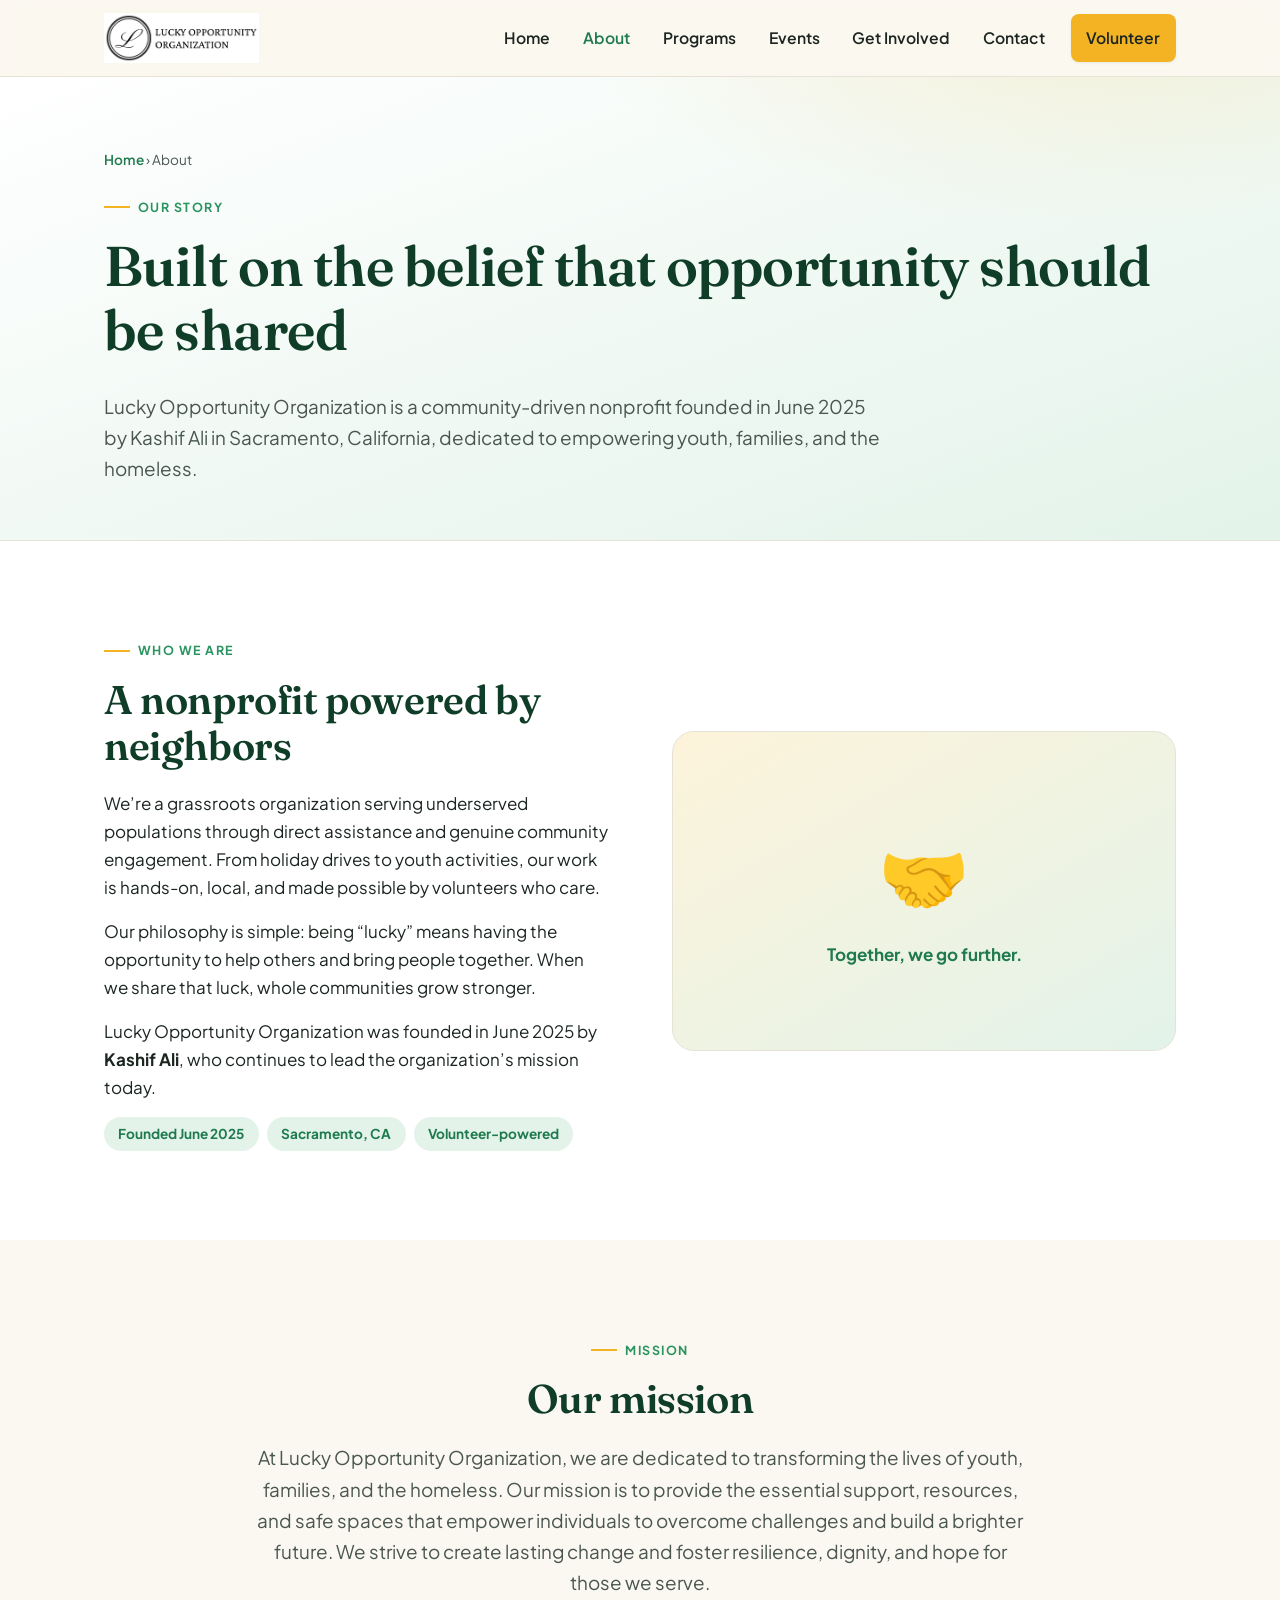
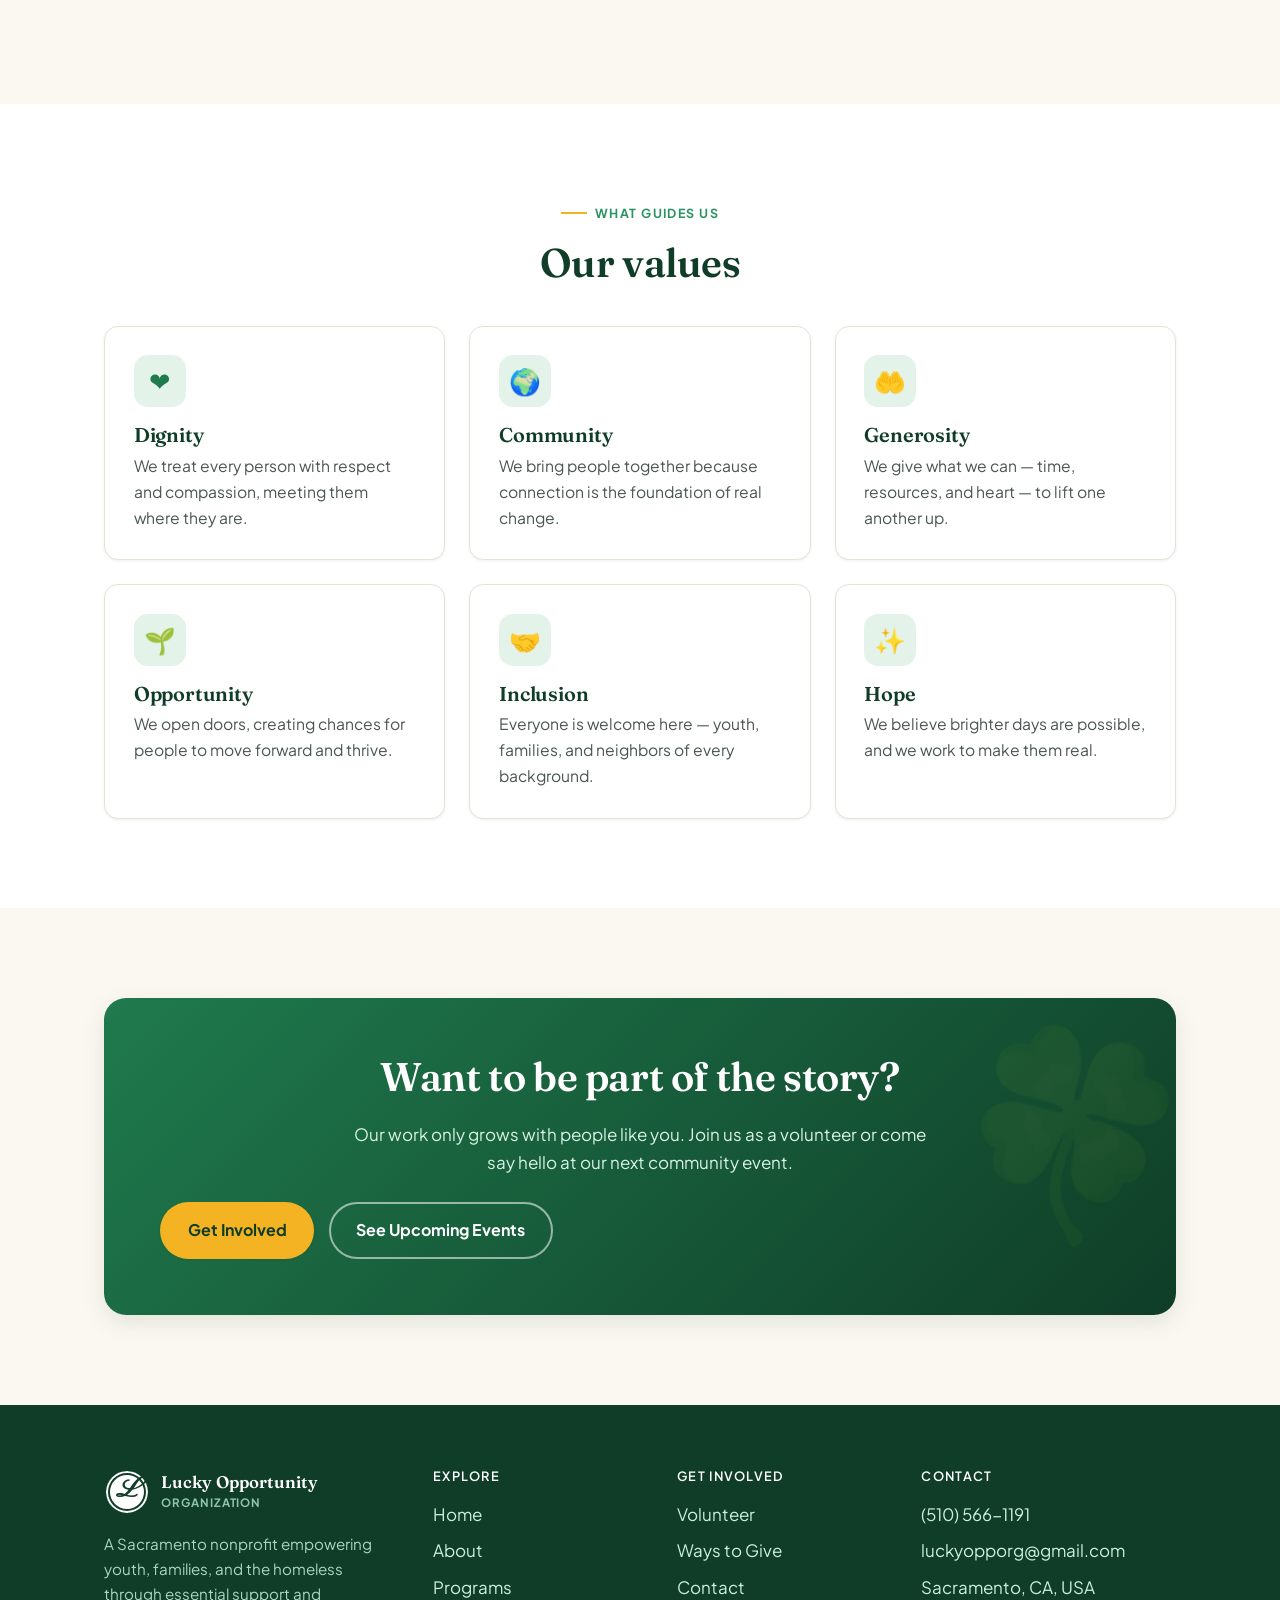
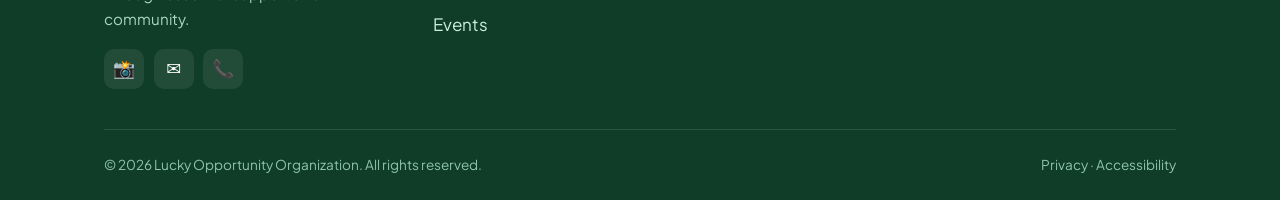
==== about.html @ 6090bc9c "Initial commit" ====
<!DOCTYPE html>
<html lang="en">
<head>
  <meta charset="UTF-8" />
  <meta name="viewport" content="width=device-width, initial-scale=1.0" />
  <title>About Us | Lucky Opportunity Organization</title>
  <meta name="description" content="Learn about Lucky Opportunity Organization — a community-driven Sacramento nonprofit founded in June 2025 by Kashif Ali to empower youth, families, and the homeless." />
  <link rel="canonical" href="https://www.luckyopportunityorganization.org/about.html" />
  <meta name="theme-color" content="#0f3d27" />
  <link rel="icon" href="data:image/svg+xml,%3Csvg xmlns='http://www.w3.org/2000/svg' viewBox='0 0 100 100'%3E%3Crect width='100' height='100' rx='22' fill='%231f7a4d'/%3E%3Ctext x='50' y='70' font-size='66' text-anchor='middle' fill='%23fbd97a' font-family='Georgia,serif' font-style='italic'%3EL%3C/text%3E%3C/svg%3E" />
  <link rel="preconnect" href="https://fonts.googleapis.com" />
  <link rel="preconnect" href="https://fonts.gstatic.com" crossorigin />
  <link href="https://fonts.googleapis.com/css2?family=Pinyon+Script&family=Fraunces:opsz,wght@9..144,500;9..144,600&family=Plus+Jakarta+Sans:wght@400;500;600;700;800&display=swap" rel="stylesheet" />
  <link rel="stylesheet" href="css/styles.css" />
</head>
<body>
  <a class="skip-link" href="#main">Skip to content</a>

  <header class="site-header">
    <div class="wrap nav">
      <a class="brand" href="/" aria-label="Lucky Opportunity Organization home">
        <img class="brand-logo" src="assets/logo.png" alt="Lucky Opportunity Organization" width="695" height="224" />
      </a>
      <button class="nav-toggle" aria-label="Toggle menu" aria-expanded="false" aria-controls="nav-links"><span></span></button>
      <ul class="nav-links" id="nav-links">
        <li><a href="/">Home</a></li>
        <li><a href="about.html">About</a></li>
        <li><a href="programs.html">Programs</a></li>
        <li><a href="events.html">Events</a></li>
        <li><a href="get-involved.html">Get Involved</a></li>
        <li><a href="contact.html">Contact</a></li>
        <li class="nav-cta"><a class="btn btn--primary" href="get-involved.html">Volunteer</a></li>
      </ul>
    </div>
  </header>

  <main id="main">
    <section class="page-hero">
      <div class="wrap">
        <nav class="crumbs" aria-label="Breadcrumb"><a href="/">Home</a> &rsaquo; About</nav>
        <span class="eyebrow">Our Story</span>
        <h1>Built on the belief that opportunity should be shared</h1>
        <p class="lead">Lucky Opportunity Organization is a community-driven nonprofit founded in June 2025 by Kashif Ali in Sacramento, California, dedicated to empowering youth, families, and the homeless.</p>
      </div>
    </section>

    <section class="section section--paper">
      <div class="wrap split">
        <div>
          <span class="eyebrow">Who We Are</span>
          <h2>A nonprofit powered by neighbors</h2>
          <p>We&rsquo;re a grassroots organization serving underserved populations through direct assistance and genuine community engagement. From holiday drives to youth activities, our work is hands-on, local, and made possible by volunteers who care.</p>
          <p>Our philosophy is simple: being &ldquo;lucky&rdquo; means having the opportunity to help others and bring people together. When we share that luck, whole communities grow stronger.</p>
          <p>Lucky Opportunity Organization was founded in June 2025 by <strong>Kashif Ali</strong>, who continues to lead the organization&rsquo;s mission today.</p>
          <div class="tag-row">
            <span class="tag">Founded June 2025</span>
            <span class="tag">Sacramento, CA</span>
            <span class="tag">Volunteer-powered</span>
          </div>
        </div>
        <div class="split-media" aria-hidden="true">
          <div><div class="emoji">🤝</div><p style="margin:.5rem 0 0;font-weight:700;">Together, we go further.</p></div>
        </div>
      </div>
    </section>

    <section class="section section--cream">
      <div class="wrap center">
        <span class="eyebrow">Mission</span>
        <h2>Our mission</h2>
        <p class="lead">At Lucky Opportunity Organization, we are dedicated to transforming the lives of youth, families, and the homeless. Our mission is to provide the essential support, resources, and safe spaces that empower individuals to overcome challenges and build a brighter future. We strive to create lasting change and foster resilience, dignity, and hope for those we serve.</p>
      </div>
    </section>

    <section class="section section--paper">
      <div class="wrap">
        <div class="center">
          <span class="eyebrow">What Guides Us</span>
          <h2>Our values</h2>
        </div>
        <div class="grid grid-3" style="margin-top:2.5rem;">
          <article class="card">
            <div class="ico" aria-hidden="true">❤️</div>
            <h3>Dignity</h3>
            <p>We treat every person with respect and compassion, meeting them where they are.</p>
          </article>
          <article class="card">
            <div class="ico" aria-hidden="true">🌍</div>
            <h3>Community</h3>
            <p>We bring people together because connection is the foundation of real change.</p>
          </article>
          <article class="card">
            <div class="ico" aria-hidden="true">🤲</div>
            <h3>Generosity</h3>
            <p>We give what we can &mdash; time, resources, and heart &mdash; to lift one another up.</p>
          </article>
          <article class="card">
            <div class="ico" aria-hidden="true">🌱</div>
            <h3>Opportunity</h3>
            <p>We open doors, creating chances for people to move forward and thrive.</p>
          </article>
          <article class="card">
            <div class="ico" aria-hidden="true">🤝</div>
            <h3>Inclusion</h3>
            <p>Everyone is welcome here &mdash; youth, families, and neighbors of every background.</p>
          </article>
          <article class="card">
            <div class="ico" aria-hidden="true">✨</div>
            <h3>Hope</h3>
            <p>We believe brighter days are possible, and we work to make them real.</p>
          </article>
        </div>
      </div>
    </section>

    <section class="section section--cream">
      <div class="wrap">
        <div class="cta-band">
          <h2>Want to be part of the story?</h2>
          <p>Our work only grows with people like you. Join us as a volunteer or come say hello at our next community event.</p>
          <div class="btn-row center">
            <a class="btn btn--primary" href="get-involved.html">Get Involved</a>
            <a class="btn btn--ghost" href="events.html">See Upcoming Events</a>
          </div>
        </div>
      </div>
    </section>
  </main>

  <footer class="site-footer">
    <div class="wrap">
      <div class="footer-grid">
        <div class="footer-about">
          <a class="brand" href="/" aria-label="Lucky Opportunity Organization home">
            <span class="brand-badge" aria-hidden="true">L</span>
            <span class="brand-name"><b>Lucky Opportunity</b><span>Organization</span></span>
          </a>
          <p style="margin-top:1rem;">A Sacramento nonprofit empowering youth, families, and the homeless through essential support and community.</p>
          <div class="social">
            <a href="https://www.instagram.com/lucky_opportunity_organization" target="_blank" rel="noopener" aria-label="Instagram">📸</a>
            <a href="mailto:luckyopporg@gmail.com" aria-label="Email">✉️</a>
            <a href="tel:+15105661191" aria-label="Phone">📞</a>
          </div>
        </div>
        <div>
          <h4>Explore</h4>
          <ul>
            <li><a href="/">Home</a></li>
            <li><a href="about.html">About</a></li>
            <li><a href="programs.html">Programs</a></li>
            <li><a href="events.html">Events</a></li>
          </ul>
        </div>
        <div>
          <h4>Get Involved</h4>
          <ul>
            <li><a href="get-involved.html">Volunteer</a></li>
            <li><a href="get-involved.html#donate">Ways to Give</a></li>
            <li><a href="contact.html">Contact</a></li>
          </ul>
        </div>
        <div>
          <h4>Contact</h4>
          <ul>
            <li><a href="tel:+15105661191">(510) 566-1191</a></li>
            <li><a href="mailto:luckyopporg@gmail.com">luckyopporg@gmail.com</a></li>
            <li>Sacramento, CA, USA</li>
          </ul>
        </div>
      </div>
      <div class="footer-bottom">
        <span>&copy; <span data-year>2026</span> Lucky Opportunity Organization. All rights reserved.</span>
        <span><a href="privacy.html">Privacy</a> · <a href="accessibility.html">Accessibility</a></span>
      </div>
    </div>
  </footer>

  <script src="js/main.js"></script>
</body>
</html>
---- css/styles.css ----
/* ==========================================================================
   Lucky Opportunity Organization — Design System
   Palette: clover green + lucky gold on warm cream
   ========================================================================== */

:root {
  /* Brand colors */
  --green-900: #0f3d27;
  --green-700: #1f7a4d;
  --green-600: #2a9461;
  --green-500: #34a86f;
  --green-100: #e3f3ea;

  --gold-600: #d99a16;
  --gold-500: #f4b323;
  --gold-300: #fbd97a;
  --gold-100: #fdf3da;

  --cream: #fbf8f1;
  --paper: #ffffff;
  --ink: #1c2620;
  --ink-soft: #4a5650;
  --line: #e7e2d6;

  --shadow-sm: 0 1px 3px rgba(15, 61, 39, 0.08);
  --shadow-md: 0 8px 24px rgba(15, 61, 39, 0.10);
  --shadow-lg: 0 20px 50px rgba(15, 61, 39, 0.16);

  --radius: 14px;
  --radius-lg: 22px;
  --maxw: 1120px;
  --font: "Plus Jakarta Sans", system-ui, -apple-system, "Segoe UI", Roboto, sans-serif;
  --font-display: "Fraunces", Georgia, "Times New Roman", serif;
}

/* --------------------------------------------------------------------------
   Base / reset
   -------------------------------------------------------------------------- */
*, *::before, *::after { box-sizing: border-box; }

html { scroll-behavior: smooth; -webkit-text-size-adjust: 100%; }

body {
  margin: 0;
  font-family: var(--font);
  color: var(--ink);
  background: var(--cream);
  line-height: 1.65;
  font-size: 17px;
  -webkit-font-smoothing: antialiased;
}

img { max-width: 100%; display: block; }

a { color: var(--green-700); text-decoration: none; transition: color .15s ease; }
a:hover { color: var(--green-900); }

h1, h2, h3, h4 {
  font-family: var(--font-display);
  font-weight: 600;
  line-height: 1.15;
  color: var(--green-900);
  margin: 0 0 .5em;
  letter-spacing: -0.01em;
}
h1 { font-size: clamp(2.1rem, 5vw, 3.5rem); }
h2 { font-size: clamp(1.7rem, 3.6vw, 2.5rem); }
h3 { font-size: 1.25rem; }
p { margin: 0 0 1rem; }

:focus-visible {
  outline: 3px solid var(--gold-500);
  outline-offset: 2px;
  border-radius: 4px;
}

.skip-link {
  position: absolute;
  left: -999px;
  top: 0;
  background: var(--green-900);
  color: #fff;
  padding: .75rem 1.25rem;
  z-index: 200;
  border-radius: 0 0 8px 0;
}
.skip-link:focus { left: 0; color: #fff; }

/* --------------------------------------------------------------------------
   Layout helpers
   -------------------------------------------------------------------------- */
.wrap { width: 100%; max-width: var(--maxw); margin: 0 auto; padding: 0 1.5rem; }

.section { padding: clamp(3.5rem, 7vw, 6rem) 0; }
.section--tight { padding: clamp(2.5rem, 5vw, 4rem) 0; }
.section--green { background: var(--green-900); color: #eafff3; }
.section--green h2, .section--green h3 { color: #fff; }
.section--cream { background: var(--cream); }
.section--paper { background: var(--paper); }

.eyebrow {
  display: inline-flex;
  align-items: center;
  gap: .5rem;
  font-family: var(--font);
  font-weight: 700;
  font-size: .78rem;
  letter-spacing: .12em;
  text-transform: uppercase;
  color: var(--green-600);
  margin-bottom: 1rem;
}
.section--green .eyebrow { color: var(--gold-300); }
.eyebrow::before {
  content: "";
  width: 26px; height: 2px;
  background: var(--gold-500);
  display: inline-block;
}

.lead { font-size: 1.18rem; color: var(--ink-soft); max-width: 56ch; }
.center { text-align: center; }
.center .lead, .center .eyebrow { margin-left: auto; margin-right: auto; }
.center .eyebrow { display: inline-flex; }

/* --------------------------------------------------------------------------
   Buttons
   -------------------------------------------------------------------------- */
.btn {
  display: inline-flex;
  align-items: center;
  gap: .5rem;
  font-family: var(--font);
  font-weight: 700;
  font-size: 1rem;
  padding: .85rem 1.6rem;
  border-radius: 999px;
  border: 2px solid transparent;
  cursor: pointer;
  transition: transform .15s ease, box-shadow .15s ease, background .15s ease, color .15s ease;
  white-space: nowrap;
}
.btn:active { transform: translateY(1px); }
.btn--primary { background: var(--gold-500); color: var(--green-900); box-shadow: var(--shadow-sm); }
.btn--primary:hover { background: var(--gold-300); color: var(--green-900); box-shadow: var(--shadow-md); transform: translateY(-2px); }
.btn--green { background: var(--green-700); color: #fff; }
.btn--green:hover { background: var(--green-900); color: #fff; transform: translateY(-2px); }
.btn--ghost { background: transparent; border-color: rgba(255,255,255,.55); color: #fff; }
.btn--ghost:hover { background: rgba(255,255,255,.12); color: #fff; }
.btn--outline { background: transparent; border-color: var(--green-700); color: var(--green-700); }
.btn--outline:hover { background: var(--green-700); color: #fff; }
.btn-row { display: flex; flex-wrap: wrap; gap: .9rem; }
.center .btn-row { justify-content: center; }

/* --------------------------------------------------------------------------
   Header / nav
   -------------------------------------------------------------------------- */
.site-header {
  position: sticky;
  top: 0;
  z-index: 100;
  background: rgba(251, 248, 241, 0.88);
  backdrop-filter: saturate(140%) blur(10px);
  border-bottom: 1px solid var(--line);
}
.nav {
  display: flex;
  align-items: center;
  justify-content: space-between;
  gap: 1rem;
  height: 76px;
}
.brand { display: flex; align-items: center; gap: .7rem; font-weight: 800; }
.brand-badge {
  width: 46px; height: 46px;
  border-radius: 50%;
  background: #ffffff;
  color: var(--green-900);
  border: 2px solid var(--green-900);
  box-shadow: inset 0 0 0 2px #fff, inset 0 0 0 4px var(--green-900);
  display: grid; place-items: center;
  font-family: "Pinyon Script", "Snell Roundhand", "Apple Chancery", cursive;
  font-size: 1.85rem;
  line-height: 1;
  padding-bottom: 4px;
  flex: none;
}
.site-footer .brand-badge { background: #fff; color: var(--green-900); }

.hero-logo {
  display: block;
  width: 100%;
  max-width: 440px;
  height: auto;
  margin: 0 0 1.6rem;
}
.brand-name { line-height: 1.05; }
.brand-name b { display: block; font-family: var(--font-display); font-size: 1.05rem; color: var(--green-900); font-weight: 600; }
.brand-name span { font-size: .72rem; letter-spacing: .08em; text-transform: uppercase; color: var(--ink-soft); font-weight: 700; }

.nav-links { display: flex; align-items: center; gap: .35rem; list-style: none; margin: 0; padding: 0; }
.nav-links a {
  display: inline-block;
  padding: .55rem .85rem;
  border-radius: 8px;
  font-weight: 600;
  font-size: .98rem;
  color: var(--ink);
}
.nav-links a:hover { background: var(--green-100); color: var(--green-900); }
.nav-links a.active { color: var(--green-700); }
.nav-cta { margin-left: .4rem; }

.nav-toggle {
  display: none;
  background: none;
  border: 0;
  width: 44px; height: 44px;
  cursor: pointer;
  padding: 10px;
}
.nav-toggle span, .nav-toggle span::before, .nav-toggle span::after {
  content: "";
  display: block;
  height: 2px;
  background: var(--green-900);
  border-radius: 2px;
  transition: transform .25s ease, opacity .2s ease;
}
.nav-toggle span { position: relative; }
.nav-toggle span::before { position: absolute; top: -7px; left: 0; right: 0; }
.nav-toggle span::after { position: absolute; top: 7px; left: 0; right: 0; }
.nav-toggle[aria-expanded="true"] span { background: transparent; }
.nav-toggle[aria-expanded="true"] span::before { transform: translateY(7px) rotate(45deg); }
.nav-toggle[aria-expanded="true"] span::after { transform: translateY(-7px) rotate(-45deg); }

@media (max-width: 860px) {
  .nav-toggle { display: block; }
  .nav-links {
    position: absolute;
    top: 76px; left: 0; right: 0;
    flex-direction: column;
    align-items: stretch;
    gap: .25rem;
    background: var(--cream);
    border-bottom: 1px solid var(--line);
    padding: 1rem 1.5rem 1.5rem;
    box-shadow: var(--shadow-md);
    transform: translateY(-130%);
    transition: transform .28s ease;
    visibility: hidden;
  }
  .nav-links.open { transform: translateY(0); visibility: visible; }
  .nav-links a { padding: .8rem .75rem; font-size: 1.05rem; }
  .nav-cta { margin: .5rem 0 0; }
  .nav-cta .btn { width: 100%; justify-content: center; }
}

/* --------------------------------------------------------------------------
   Hero
   -------------------------------------------------------------------------- */
.hero {
  position: relative;
  background:
    radial-gradient(1200px 500px at 80% -10%, rgba(244,179,35,.18), transparent 60%),
    linear-gradient(160deg, #ffffff 0%, var(--cream) 55%, var(--green-100) 100%);
  overflow: hidden;
}
.hero-grid {
  display: grid;
  grid-template-columns: 1.05fr .95fr;
  gap: clamp(2rem, 5vw, 4rem);
  align-items: center;
  padding: clamp(3rem, 7vw, 5.5rem) 0 clamp(3.5rem, 7vw, 6rem);
}
.hero h1 { margin-bottom: 1rem; }
.hero .lead { margin-bottom: 1.8rem; }
.hero-badge {
  display: inline-flex; align-items: center; gap: .5rem;
  background: var(--paper);
  border: 1px solid var(--line);
  border-radius: 999px;
  padding: .4rem .9rem .4rem .5rem;
  font-size: .85rem; font-weight: 700; color: var(--green-700);
  box-shadow: var(--shadow-sm);
  margin-bottom: 1.5rem;
}
.hero-badge i {
  width: 22px; height: 22px; border-radius: 50%;
  background: var(--gold-100); color: var(--gold-600);
  display: grid; place-items: center; font-style: normal; font-size: .9rem;
}
.hero-art {
  position: relative;
  border-radius: var(--radius-lg);
  background: linear-gradient(150deg, var(--green-700), var(--green-900));
  color: #fff;
  padding: 2.2rem;
  box-shadow: var(--shadow-lg);
  min-height: 340px;
  display: flex; flex-direction: column; justify-content: space-between;
  overflow: hidden;
}
.hero-art::after {
  content: "";
  position: absolute; right: -60px; bottom: -60px;
  width: 220px; height: 220px; border-radius: 50%;
  background: radial-gradient(circle, rgba(244,179,35,.45), transparent 70%);
}
.hero-art .clover { font-size: 3rem; line-height: 1; }
.hero-art blockquote { font-family: var(--font-display); font-size: 1.4rem; line-height: 1.35; margin: 0; position: relative; z-index: 1; }
.hero-art cite { font-style: normal; font-size: .9rem; opacity: .85; font-family: var(--font); }

@media (max-width: 820px) {
  .hero-grid { grid-template-columns: 1fr; }
  .hero-art { min-height: 260px; }
}

/* --------------------------------------------------------------------------
   Stats strip
   -------------------------------------------------------------------------- */
.stats {
  display: grid;
  grid-template-columns: repeat(4, 1fr);
  gap: 1.5rem;
  text-align: center;
}
.stat b {
  display: block;
  font-family: var(--font-display);
  font-size: clamp(2rem, 4vw, 2.8rem);
  color: var(--gold-500);
  line-height: 1;
}
.section--green .stat span { color: #cdeede; font-size: .95rem; }
@media (max-width: 620px) { .stats { grid-template-columns: repeat(2, 1fr); gap: 2rem 1rem; } }

/* --------------------------------------------------------------------------
   Cards / grid
   -------------------------------------------------------------------------- */
.grid { display: grid; gap: 1.5rem; }
.grid-3 { grid-template-columns: repeat(3, 1fr); }
.grid-2 { grid-template-columns: repeat(2, 1fr); }
@media (max-width: 900px) { .grid-3 { grid-template-columns: 1fr 1fr; } }
@media (max-width: 640px) { .grid-3, .grid-2 { grid-template-columns: 1fr; } }

.card {
  background: var(--paper);
  border: 1px solid var(--line);
  border-radius: var(--radius);
  padding: 1.8rem;
  box-shadow: var(--shadow-sm);
  transition: transform .18s ease, box-shadow .18s ease, border-color .18s ease;
}
.card:hover { transform: translateY(-4px); box-shadow: var(--shadow-md); border-color: var(--green-100); }
.card .ico {
  width: 52px; height: 52px;
  border-radius: 14px;
  background: var(--green-100);
  color: var(--green-700);
  display: grid; place-items: center;
  font-size: 1.6rem;
  margin-bottom: 1rem;
}
.card h3 { margin-bottom: .4rem; }
.card p { color: var(--ink-soft); margin: 0; font-size: .98rem; }
.card ul { color: var(--ink-soft); margin: .6rem 0 0; padding-left: 1.1rem; font-size: .96rem; }
.card ul li { margin-bottom: .3rem; }

/* feature list (about) */
.feature {
  display: flex; gap: 1rem; align-items: flex-start;
}
.feature .ico {
  flex: none;
  width: 46px; height: 46px; border-radius: 12px;
  background: var(--gold-100); color: var(--gold-600);
  display: grid; place-items: center; font-size: 1.3rem;
}
.feature h3 { font-size: 1.1rem; margin-bottom: .25rem; }
.feature p { color: var(--ink-soft); margin: 0; font-size: .97rem; }

/* two-column media block */
.split {
  display: grid;
  grid-template-columns: 1fr 1fr;
  gap: clamp(2rem, 5vw, 4rem);
  align-items: center;
}
.split--reverse .split-media { order: 2; }
@media (max-width: 820px) {
  .split { grid-template-columns: 1fr; }
  .split--reverse .split-media { order: 0; }
}
.split-media {
  border-radius: var(--radius-lg);
  background: linear-gradient(150deg, var(--gold-100), var(--green-100));
  border: 1px solid var(--line);
  min-height: 320px;
  display: grid; place-items: center;
  padding: 2rem;
  text-align: center;
  color: var(--green-700);
}
.split-media .emoji { font-size: 4.5rem; }

/* --------------------------------------------------------------------------
   Steps / process
   -------------------------------------------------------------------------- */
.steps { counter-reset: step; display: grid; gap: 1.25rem; }
.step {
  display: flex; gap: 1.1rem; align-items: flex-start;
  background: var(--paper); border: 1px solid var(--line);
  border-radius: var(--radius); padding: 1.4rem 1.6rem;
}
.step::before {
  counter-increment: step;
  content: counter(step);
  flex: none;
  width: 40px; height: 40px; border-radius: 50%;
  background: var(--green-700); color: #fff;
  display: grid; place-items: center; font-weight: 800;
  font-family: var(--font-display);
}
.step h3 { margin-bottom: .2rem; font-size: 1.1rem; }
.step p { margin: 0; color: var(--ink-soft); font-size: .97rem; }

/* --------------------------------------------------------------------------
   CTA band
   -------------------------------------------------------------------------- */
.cta-band {
  background: linear-gradient(135deg, var(--green-700), var(--green-900));
  border-radius: var(--radius-lg);
  padding: clamp(2.5rem, 5vw, 3.5rem);
  color: #fff;
  text-align: center;
  box-shadow: var(--shadow-md);
  position: relative;
  overflow: hidden;
}
.cta-band::before {
  content: "🍀";
  position: absolute; font-size: 12rem; opacity: .08;
  top: -2rem; right: -1rem; transform: rotate(15deg);
}
.cta-band h2 { color: #fff; }
.cta-band p { color: #d8f3e4; max-width: 50ch; margin: 0 auto 1.6rem; }

/* --------------------------------------------------------------------------
   Contact / forms
   -------------------------------------------------------------------------- */
.contact-grid { display: grid; grid-template-columns: 1fr 1.1fr; gap: clamp(2rem, 5vw, 3.5rem); align-items: start; }
@media (max-width: 820px) { .contact-grid { grid-template-columns: 1fr; } }

.contact-card { background: var(--paper); border: 1px solid var(--line); border-radius: var(--radius); padding: 1.4rem 1.6rem; margin-bottom: 1rem; display: flex; gap: 1rem; align-items: center; box-shadow: var(--shadow-sm); }
.contact-card .ico { flex: none; width: 48px; height: 48px; border-radius: 12px; background: var(--green-100); color: var(--green-700); display: grid; place-items: center; font-size: 1.4rem; }
.contact-card b { display: block; color: var(--green-900); font-family: var(--font-display); }
.contact-card a, .contact-card span { color: var(--ink-soft); }

.form { background: var(--paper); border: 1px solid var(--line); border-radius: var(--radius); padding: 1.8rem; box-shadow: var(--shadow-sm); }
.field { margin-bottom: 1.1rem; }
.field label { display: block; font-weight: 700; font-size: .92rem; margin-bottom: .4rem; color: var(--green-900); }
.field input, .field textarea, .field select {
  width: 100%;
  font-family: var(--font);
  font-size: 1rem;
  padding: .8rem .95rem;
  border: 1.5px solid var(--line);
  border-radius: 10px;
  background: var(--cream);
  color: var(--ink);
  transition: border-color .15s ease, background .15s ease;
}
.field input:focus, .field textarea:focus, .field select:focus { border-color: var(--green-600); background: #fff; outline: none; }
.field textarea { resize: vertical; min-height: 130px; }
.form .btn { width: 100%; justify-content: center; }
.form-note { font-size: .85rem; color: var(--ink-soft); margin: .9rem 0 0; }
.hp { position: absolute; left: -9999px; }

/* --------------------------------------------------------------------------
   FAQ / accordion
   -------------------------------------------------------------------------- */
.faq { max-width: 760px; margin: 0 auto; }
.faq details {
  background: var(--paper); border: 1px solid var(--line);
  border-radius: var(--radius); padding: .25rem 1.4rem; margin-bottom: .9rem;
}
.faq summary {
  cursor: pointer; list-style: none; padding: 1.1rem 0;
  font-weight: 700; color: var(--green-900); font-size: 1.05rem;
  display: flex; justify-content: space-between; align-items: center; gap: 1rem;
}
.faq summary::-webkit-details-marker { display: none; }
.faq summary::after { content: "+"; font-size: 1.5rem; color: var(--green-600); transition: transform .2s ease; }
.faq details[open] summary::after { transform: rotate(45deg); }
.faq details p { color: var(--ink-soft); margin: 0 0 1.1rem; }

/* --------------------------------------------------------------------------
   Page hero (interior)
   -------------------------------------------------------------------------- */
.page-hero {
  background:
    radial-gradient(900px 400px at 85% -20%, rgba(244,179,35,.16), transparent 60%),
    linear-gradient(160deg, #fff, var(--green-100));
  padding: clamp(3rem, 6vw, 4.5rem) 0 clamp(2.5rem, 5vw, 3.5rem);
  border-bottom: 1px solid var(--line);
}
.page-hero .lead { margin-bottom: 0; }
.crumbs { font-size: .85rem; color: var(--ink-soft); margin-bottom: 1rem; }
.crumbs a { font-weight: 600; }

/* --------------------------------------------------------------------------
   Footer
   -------------------------------------------------------------------------- */
.site-footer { background: var(--green-900); color: #cdeede; padding: clamp(3rem, 6vw, 4rem) 0 1.5rem; }
.footer-grid { display: grid; grid-template-columns: 1.4fr 1fr 1fr 1.2fr; gap: 2rem; margin-bottom: 2.5rem; }
@media (max-width: 820px) { .footer-grid { grid-template-columns: 1fr 1fr; gap: 2rem 1.5rem; } }
@media (max-width: 480px) { .footer-grid { grid-template-columns: 1fr; } }
.site-footer h4 { color: #fff; font-family: var(--font); font-size: .8rem; letter-spacing: .1em; text-transform: uppercase; margin-bottom: 1rem; }
.site-footer .brand-name b { color: #fff; }
.site-footer .brand-name span { color: #8fc4ab; }
.site-footer ul { list-style: none; margin: 0; padding: 0; }
.site-footer ul li { margin-bottom: .55rem; }
.site-footer a { color: #cdeede; }
.site-footer a:hover { color: var(--gold-300); }
.footer-about p { color: #a9d6c2; font-size: .95rem; max-width: 34ch; }
.social { display: flex; gap: .6rem; margin-top: 1.1rem; }
.social a {
  width: 40px; height: 40px; border-radius: 10px;
  background: rgba(255,255,255,.08); display: grid; place-items: center;
  color: #fff; font-size: 1.1rem;
}
.social a:hover { background: var(--gold-500); color: var(--green-900); }
.footer-bottom {
  border-top: 1px solid rgba(255,255,255,.12);
  padding-top: 1.5rem;
  display: flex; flex-wrap: wrap; gap: .5rem 1.5rem; justify-content: space-between;
  font-size: .85rem; color: #8fc4ab;
}
.footer-bottom a { color: #8fc4ab; }
.footer-bottom a:hover { color: var(--gold-300); }

/* --------------------------------------------------------------------------
   Misc utilities
   -------------------------------------------------------------------------- */
.tag-row { display: flex; flex-wrap: wrap; gap: .5rem; margin-top: 1rem; }
.tag { background: var(--green-100); color: var(--green-700); border-radius: 999px; padding: .35rem .9rem; font-size: .85rem; font-weight: 700; }
.mt-0 { margin-top: 0; }
.mb-0 { margin-bottom: 0; }
.divider { height: 1px; background: var(--line); border: 0; margin: 0; }

@media (prefers-reduced-motion: reduce) {
  * { animation: none !important; transition: none !important; scroll-behavior: auto !important; }
}

/* --------------------------------------------------------------------------
   Featured / recent events
   -------------------------------------------------------------------------- */
.feature-event {
  display: grid;
  grid-template-columns: 1.15fr 1fr;
  gap: 2.5rem;
  align-items: center;
  background: var(--paper);
  border: 1px solid var(--line);
  border-radius: var(--radius-lg);
  box-shadow: var(--shadow-md);
  overflow: hidden;
}
.feature-event__media {
  position: relative;
  min-height: 320px;
  background: var(--green-100);
}
.feature-event__media img {
  width: 100%;
  height: 100%;
  object-fit: cover;
  display: block;
  position: relative;
  z-index: 1;
}
.feature-event__media .img-fallback {
  position: absolute;
  inset: 0;
  display: flex;
  align-items: center;
  justify-content: center;
  text-align: center;
  padding: 1.5rem;
  color: var(--green-700);
  font-family: var(--font-display);
  font-size: 1.05rem;
  background: repeating-linear-gradient(45deg, var(--green-100), var(--green-100) 12px, #d9ecdf 12px, #d9ecdf 24px);
}
.feature-event__body { padding: 2.25rem 2.5rem 2.25rem 0; }
.event-date {
  display: inline-flex; align-items: center; gap: .45rem;
  font-weight: 700; font-size: .85rem; letter-spacing: .02em;
  color: var(--gold-600);
  text-transform: uppercase;
}
@media (max-width: 760px) {
  .feature-event { grid-template-columns: 1fr; }
  .feature-event__media { min-height: 240px; }
  .feature-event__body { padding: 1.5rem 1.5rem 2rem; }
}

.feature-event--reverse { grid-template-columns: 1fr 1.15fr; }
.feature-event--reverse .feature-event__media { order: 2; }
.feature-event--reverse .feature-event__body { order: 1; padding: 2.25rem 0 2.25rem 2.5rem; }
@media (max-width: 760px) {
  .feature-event--reverse { grid-template-columns: 1fr; }
  .feature-event--reverse .feature-event__media { order: 0; }
  .feature-event--reverse .feature-event__body { order: 0; padding: 1.5rem 1.5rem 2rem; }
}
.event-gallery {
  display: grid;
  grid-template-columns: repeat(4, 1fr);
  gap: 1rem;
  margin-top: 1.5rem;
}
.event-gallery figure {
  margin: 0;
  border-radius: var(--radius);
  overflow: hidden;
  background: var(--green-100);
  aspect-ratio: 4 / 3;
  box-shadow: var(--shadow-sm);
  position: relative;
}
.event-gallery img { width: 100%; height: 100%; object-fit: cover; display: block; position: relative; z-index: 1; }
.event-gallery .img-fallback {
  position: absolute; inset: 0; display: flex; align-items: center; justify-content: center;
  text-align: center; padding: .5rem; font-size: .8rem; color: var(--green-700);
  background: repeating-linear-gradient(45deg, var(--green-100), var(--green-100) 10px, #d9ecdf 10px, #d9ecdf 20px);
}
@media (max-width: 680px) { .event-gallery { grid-template-columns: repeat(2, 1fr); } }

/* --------------------------------------------------------------------------
   Homepage event cards (link to events page)
   -------------------------------------------------------------------------- */
.event-link-card {
  display: flex;
  flex-direction: column;
  background: var(--paper);
  border: 1px solid var(--line);
  border-radius: var(--radius-lg);
  overflow: hidden;
  box-shadow: var(--shadow-sm);
  transition: transform .15s ease, box-shadow .15s ease;
  color: var(--ink);
}
.event-link-card:hover { transform: translateY(-4px); box-shadow: var(--shadow-md); color: var(--ink); }
.event-link-card__media { aspect-ratio: 3 / 2; background: var(--green-100); }
.event-link-card__media img { width: 100%; height: 100%; object-fit: cover; display: block; }
.event-link-card__body { padding: 1.25rem 1.4rem 1.5rem; }
.event-link-card__body h3 { margin: .35rem 0 .4rem; }
.event-link-card__body p { margin: 0; color: var(--ink-soft); }

/* Header logo image (replaces text badge) */
.brand-logo { height: 50px; width: auto; display: block; }
@media (max-width: 600px) { .brand-logo { height: 40px; } }
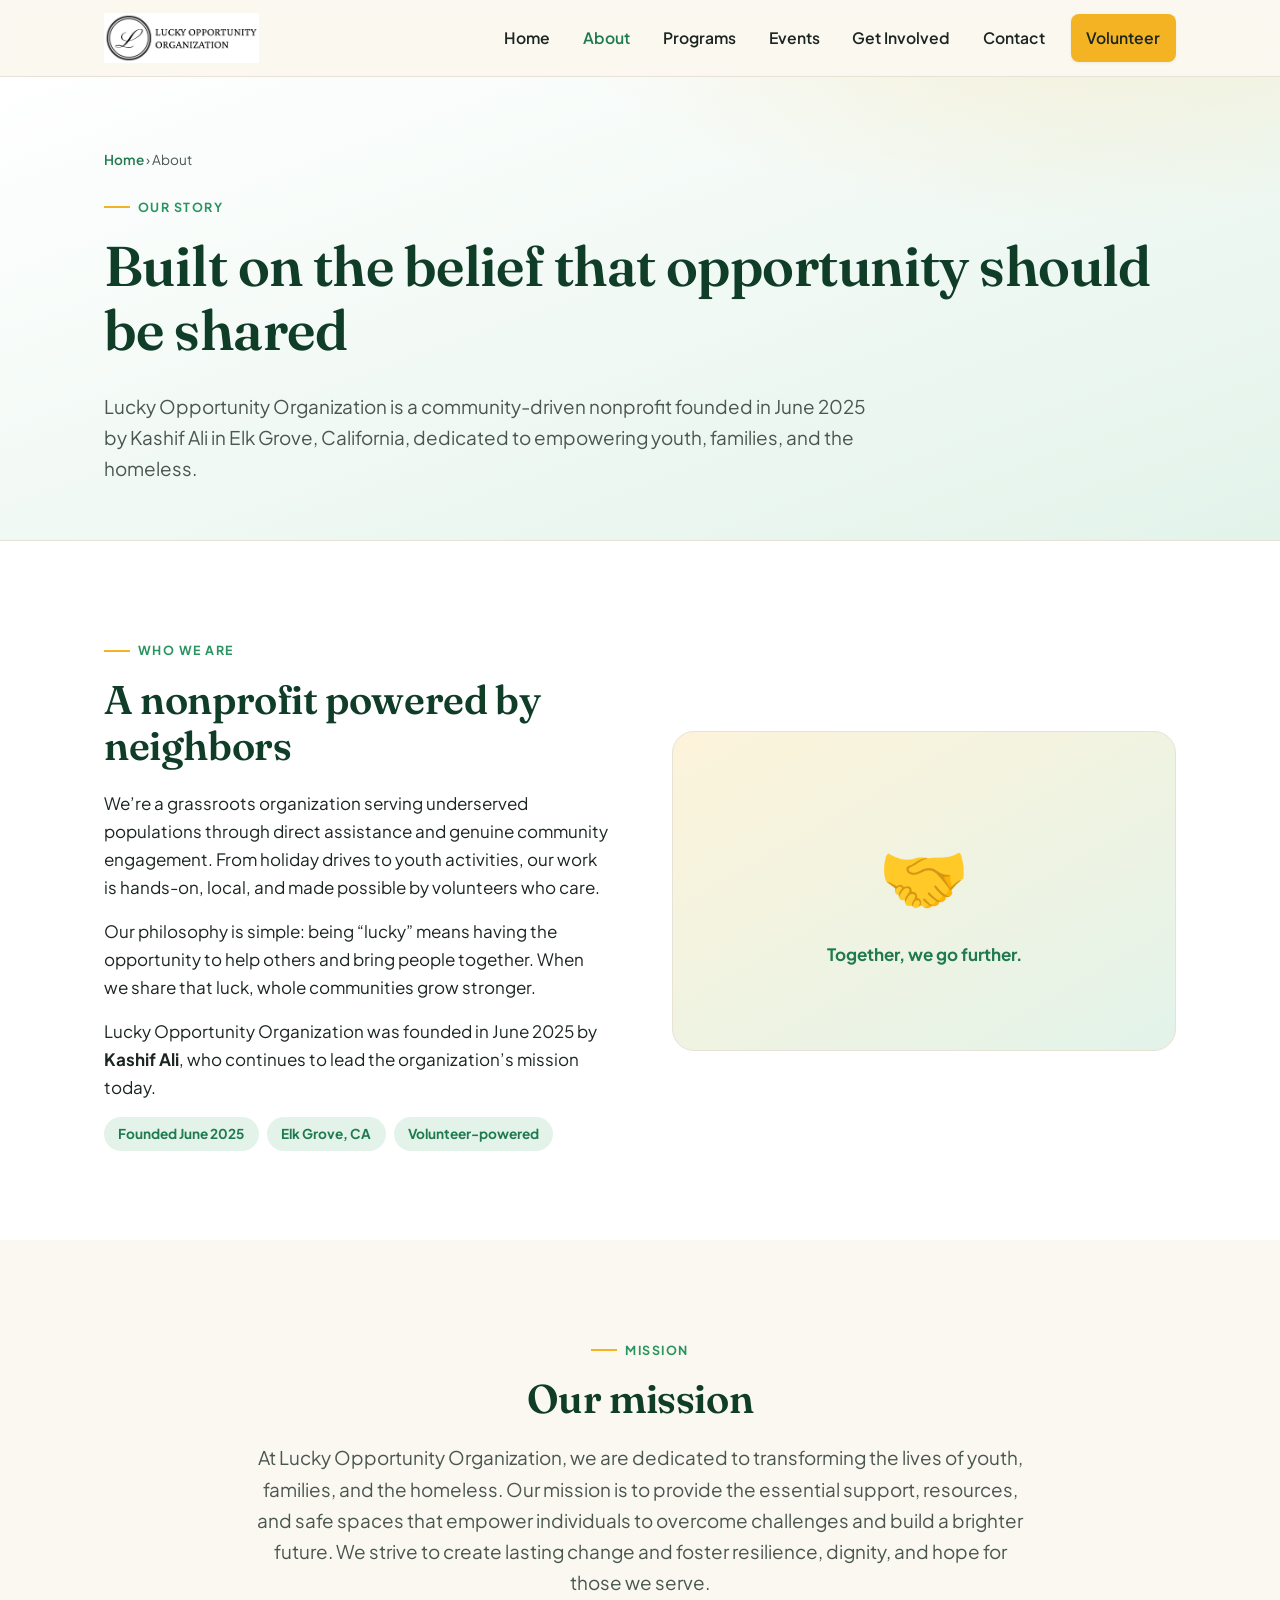
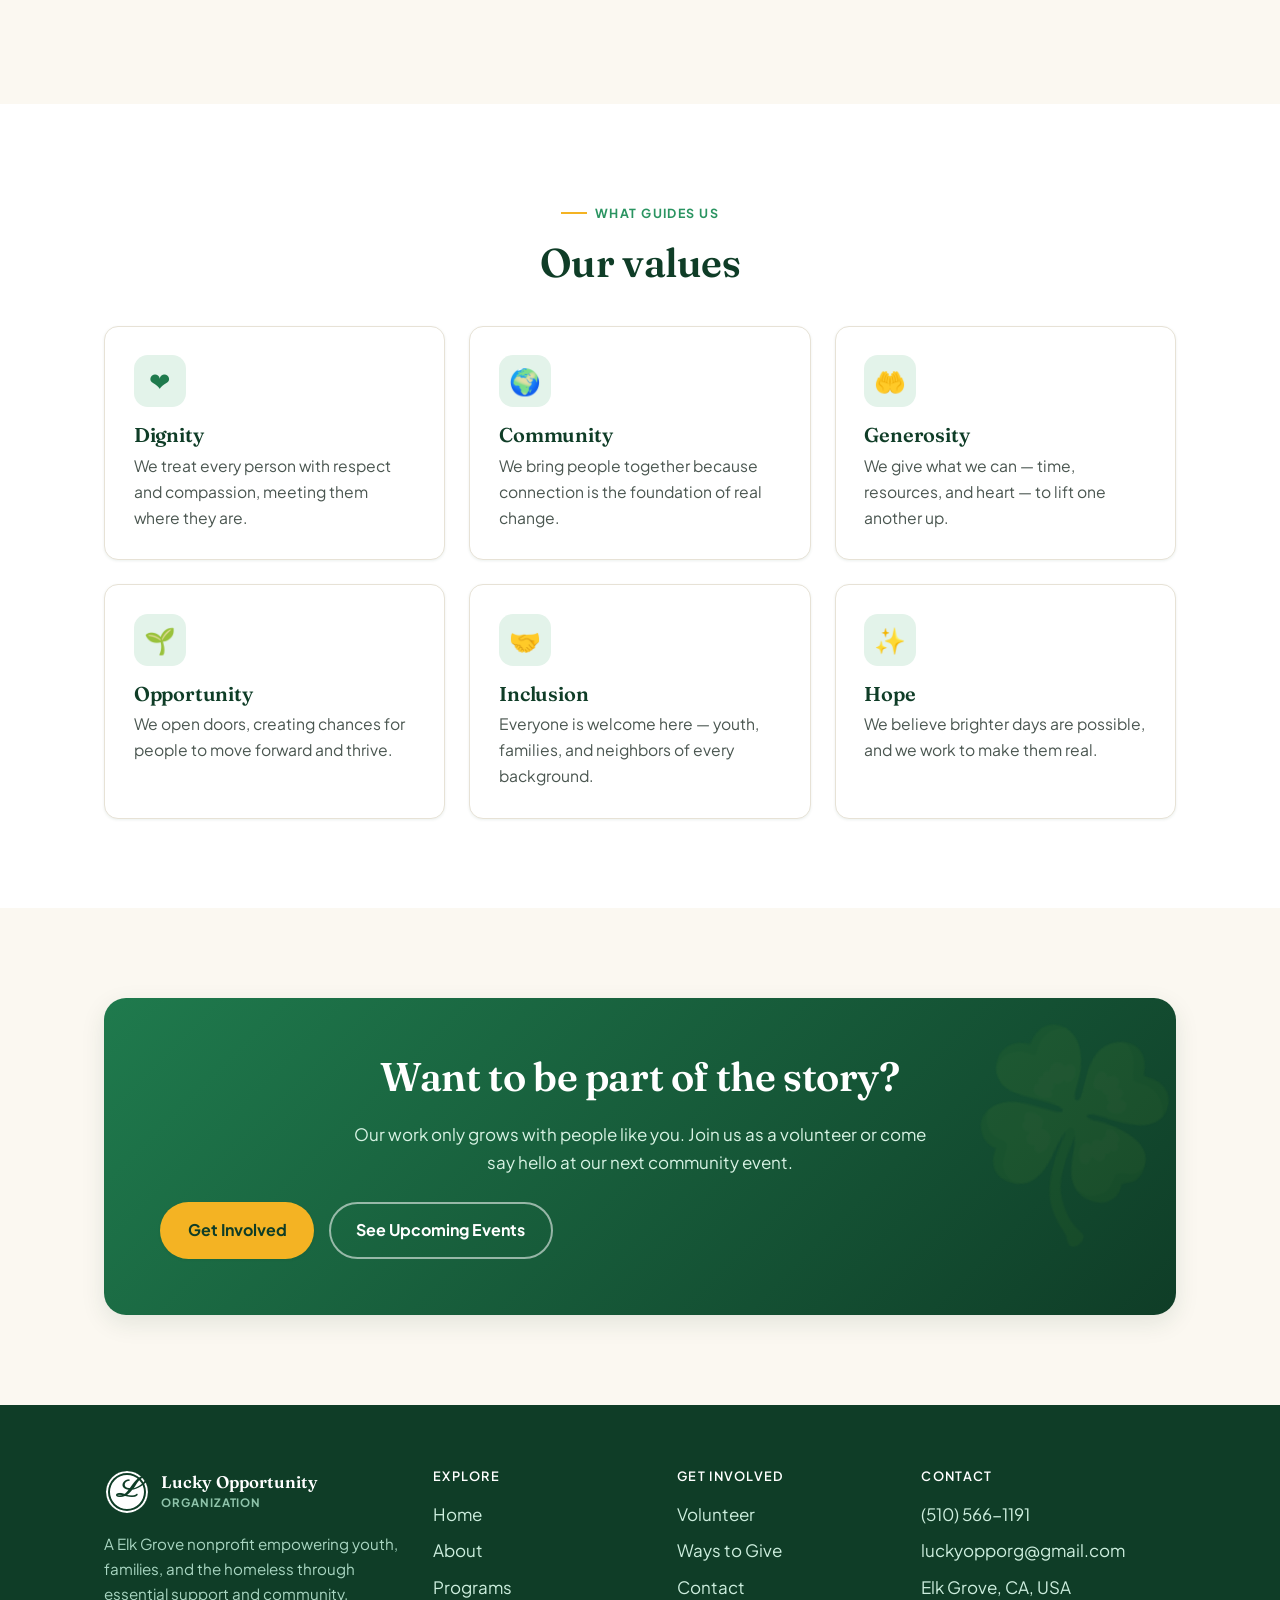
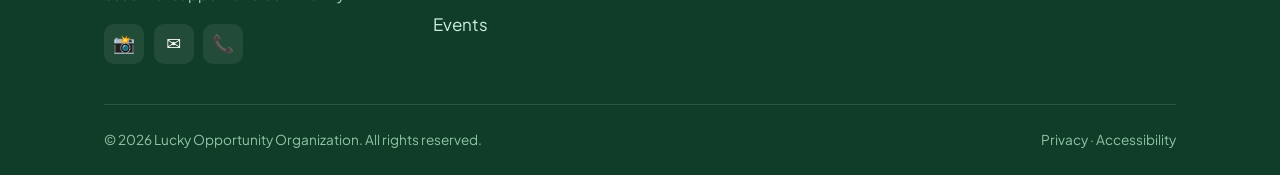
==== commit 7b7bdd8d: "Update location from Sacramento to Elk Grove" ====
--- a/about.html
+++ b/about.html
@@ -4,7 +4,7 @@
   <meta charset="UTF-8" />
   <meta name="viewport" content="width=device-width, initial-scale=1.0" />
   <title>About Us | Lucky Opportunity Organization</title>
-  <meta name="description" content="Learn about Lucky Opportunity Organization — a community-driven Sacramento nonprofit founded in June 2025 by Kashif Ali to empower youth, families, and the homeless." />
+  <meta name="description" content="Learn about Lucky Opportunity Organization — a community-driven Elk Grove nonprofit founded in June 2025 by Kashif Ali to empower youth, families, and the homeless." />
   <link rel="canonical" href="https://www.luckyopportunityorganization.org/about.html" />
   <meta name="theme-color" content="#0f3d27" />
   <link rel="icon" href="data:image/svg+xml,%3Csvg xmlns='http://www.w3.org/2000/svg' viewBox='0 0 100 100'%3E%3Crect width='100' height='100' rx='22' fill='%231f7a4d'/%3E%3Ctext x='50' y='70' font-size='66' text-anchor='middle' fill='%23fbd97a' font-family='Georgia,serif' font-style='italic'%3EL%3C/text%3E%3C/svg%3E" />
@@ -40,7 +40,7 @@
         <nav class="crumbs" aria-label="Breadcrumb"><a href="/">Home</a> &rsaquo; About</nav>
         <span class="eyebrow">Our Story</span>
         <h1>Built on the belief that opportunity should be shared</h1>
-        <p class="lead">Lucky Opportunity Organization is a community-driven nonprofit founded in June 2025 by Kashif Ali in Sacramento, California, dedicated to empowering youth, families, and the homeless.</p>
+        <p class="lead">Lucky Opportunity Organization is a community-driven nonprofit founded in June 2025 by Kashif Ali in Elk Grove, California, dedicated to empowering youth, families, and the homeless.</p>
       </div>
     </section>
 
@@ -54,7 +54,7 @@
           <p>Lucky Opportunity Organization was founded in June 2025 by <strong>Kashif Ali</strong>, who continues to lead the organization&rsquo;s mission today.</p>
           <div class="tag-row">
             <span class="tag">Founded June 2025</span>
-            <span class="tag">Sacramento, CA</span>
+            <span class="tag">Elk Grove, CA</span>
             <span class="tag">Volunteer-powered</span>
           </div>
         </div>
@@ -135,7 +135,7 @@
             <span class="brand-badge" aria-hidden="true">L</span>
             <span class="brand-name"><b>Lucky Opportunity</b><span>Organization</span></span>
           </a>
-          <p style="margin-top:1rem;">A Sacramento nonprofit empowering youth, families, and the homeless through essential support and community.</p>
+          <p style="margin-top:1rem;">A Elk Grove nonprofit empowering youth, families, and the homeless through essential support and community.</p>
           <div class="social">
             <a href="https://www.instagram.com/lucky_opportunity_organization" target="_blank" rel="noopener" aria-label="Instagram">📸</a>
             <a href="mailto:luckyopporg@gmail.com" aria-label="Email">✉️</a>
@@ -164,7 +164,7 @@
           <ul>
             <li><a href="tel:+15105661191">(510) 566-1191</a></li>
             <li><a href="mailto:luckyopporg@gmail.com">luckyopporg@gmail.com</a></li>
-            <li>Sacramento, CA, USA</li>
+            <li>Elk Grove, CA, USA</li>
           </ul>
         </div>
       </div>
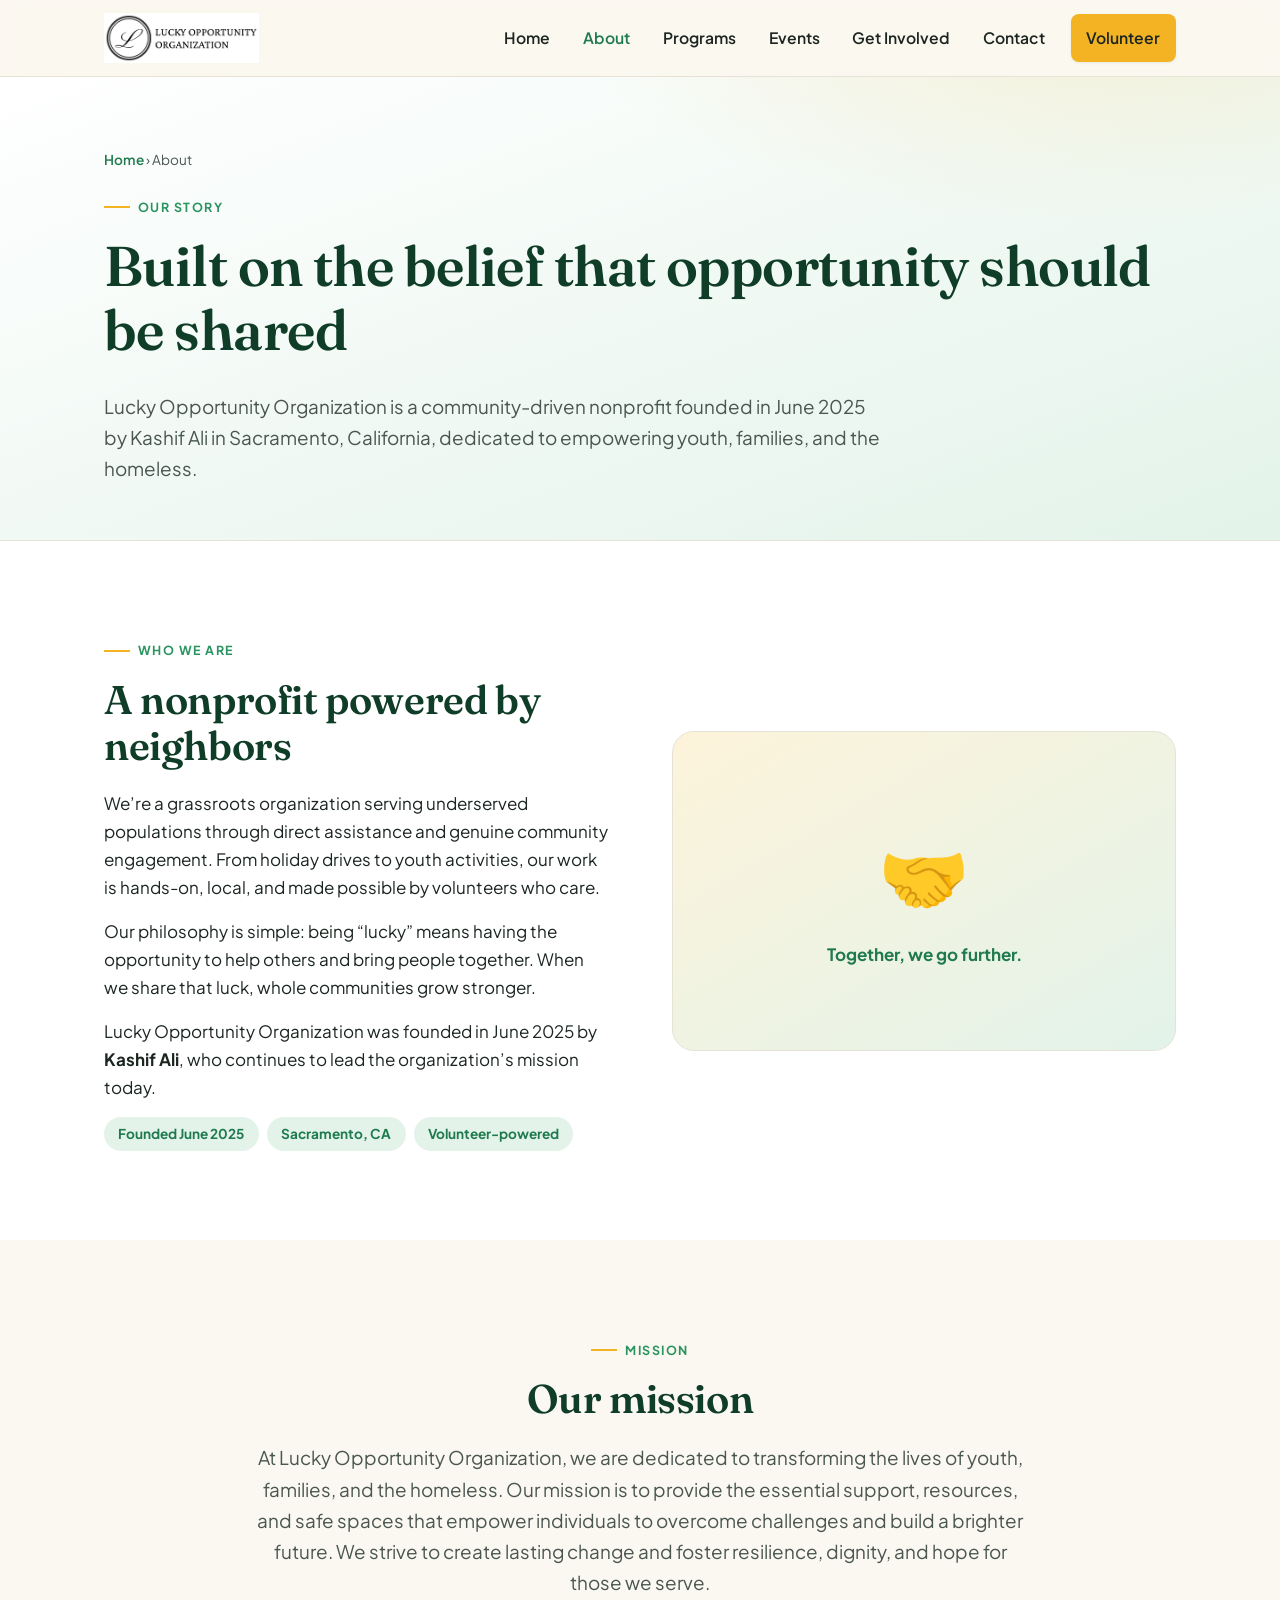
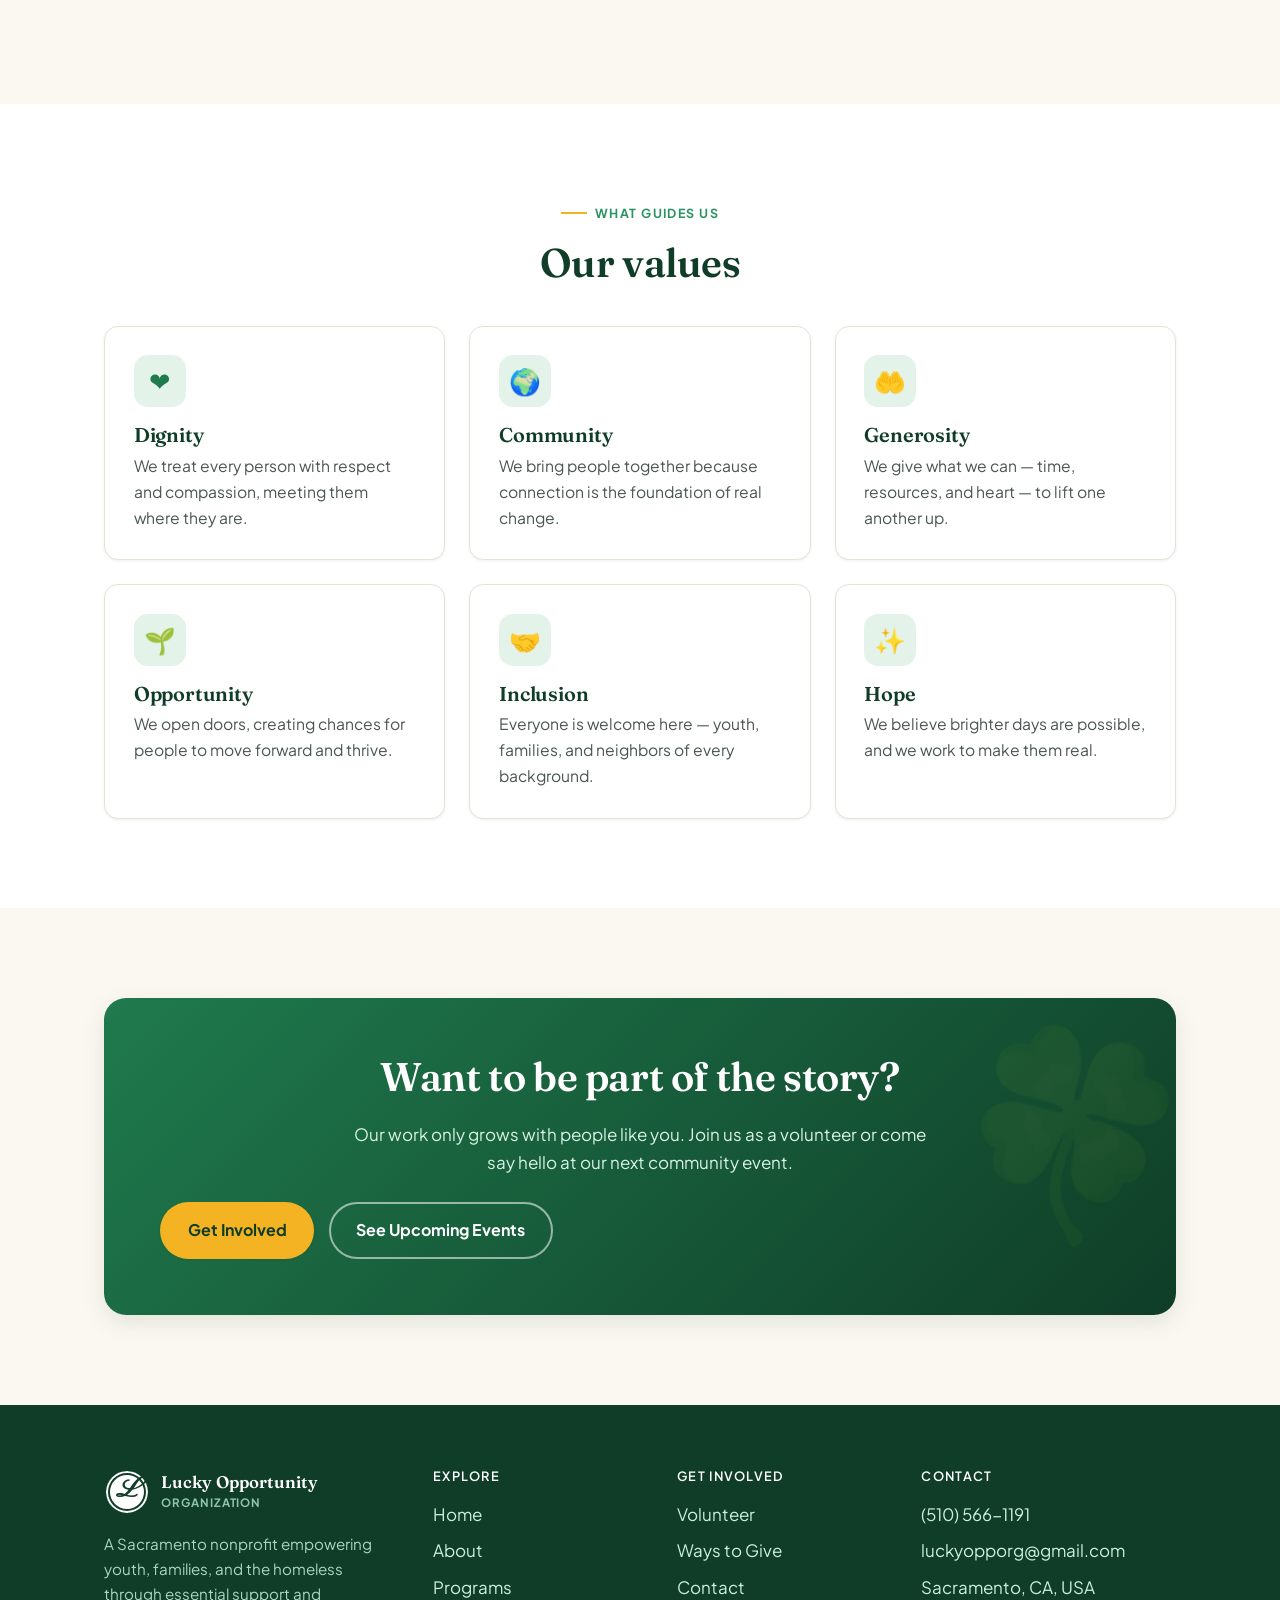
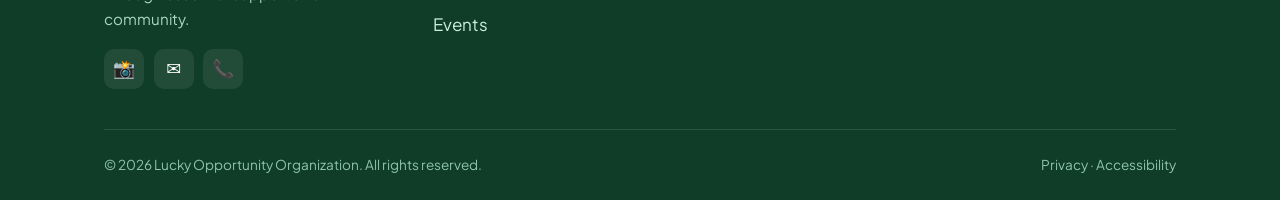
==== commit afc5ae8c: "Revert location back to Sacramento" ====
--- a/about.html
+++ b/about.html
@@ -4,7 +4,7 @@
   <meta charset="UTF-8" />
   <meta name="viewport" content="width=device-width, initial-scale=1.0" />
   <title>About Us | Lucky Opportunity Organization</title>
-  <meta name="description" content="Learn about Lucky Opportunity Organization — a community-driven Elk Grove nonprofit founded in June 2025 by Kashif Ali to empower youth, families, and the homeless." />
+  <meta name="description" content="Learn about Lucky Opportunity Organization — a community-driven Sacramento nonprofit founded in June 2025 by Kashif Ali to empower youth, families, and the homeless." />
   <link rel="canonical" href="https://www.luckyopportunityorganization.org/about.html" />
   <meta name="theme-color" content="#0f3d27" />
   <link rel="icon" href="data:image/svg+xml,%3Csvg xmlns='http://www.w3.org/2000/svg' viewBox='0 0 100 100'%3E%3Crect width='100' height='100' rx='22' fill='%231f7a4d'/%3E%3Ctext x='50' y='70' font-size='66' text-anchor='middle' fill='%23fbd97a' font-family='Georgia,serif' font-style='italic'%3EL%3C/text%3E%3C/svg%3E" />
@@ -40,7 +40,7 @@
         <nav class="crumbs" aria-label="Breadcrumb"><a href="/">Home</a> &rsaquo; About</nav>
         <span class="eyebrow">Our Story</span>
         <h1>Built on the belief that opportunity should be shared</h1>
-        <p class="lead">Lucky Opportunity Organization is a community-driven nonprofit founded in June 2025 by Kashif Ali in Elk Grove, California, dedicated to empowering youth, families, and the homeless.</p>
+        <p class="lead">Lucky Opportunity Organization is a community-driven nonprofit founded in June 2025 by Kashif Ali in Sacramento, California, dedicated to empowering youth, families, and the homeless.</p>
       </div>
     </section>
 
@@ -54,7 +54,7 @@
           <p>Lucky Opportunity Organization was founded in June 2025 by <strong>Kashif Ali</strong>, who continues to lead the organization&rsquo;s mission today.</p>
           <div class="tag-row">
             <span class="tag">Founded June 2025</span>
-            <span class="tag">Elk Grove, CA</span>
+            <span class="tag">Sacramento, CA</span>
             <span class="tag">Volunteer-powered</span>
           </div>
         </div>
@@ -135,7 +135,7 @@
             <span class="brand-badge" aria-hidden="true">L</span>
             <span class="brand-name"><b>Lucky Opportunity</b><span>Organization</span></span>
           </a>
-          <p style="margin-top:1rem;">A Elk Grove nonprofit empowering youth, families, and the homeless through essential support and community.</p>
+          <p style="margin-top:1rem;">A Sacramento nonprofit empowering youth, families, and the homeless through essential support and community.</p>
           <div class="social">
             <a href="https://www.instagram.com/lucky_opportunity_organization" target="_blank" rel="noopener" aria-label="Instagram">📸</a>
             <a href="mailto:luckyopporg@gmail.com" aria-label="Email">✉️</a>
@@ -164,7 +164,7 @@
           <ul>
             <li><a href="tel:+15105661191">(510) 566-1191</a></li>
             <li><a href="mailto:luckyopporg@gmail.com">luckyopporg@gmail.com</a></li>
-            <li>Elk Grove, CA, USA</li>
+            <li>Sacramento, CA, USA</li>
           </ul>
         </div>
       </div>
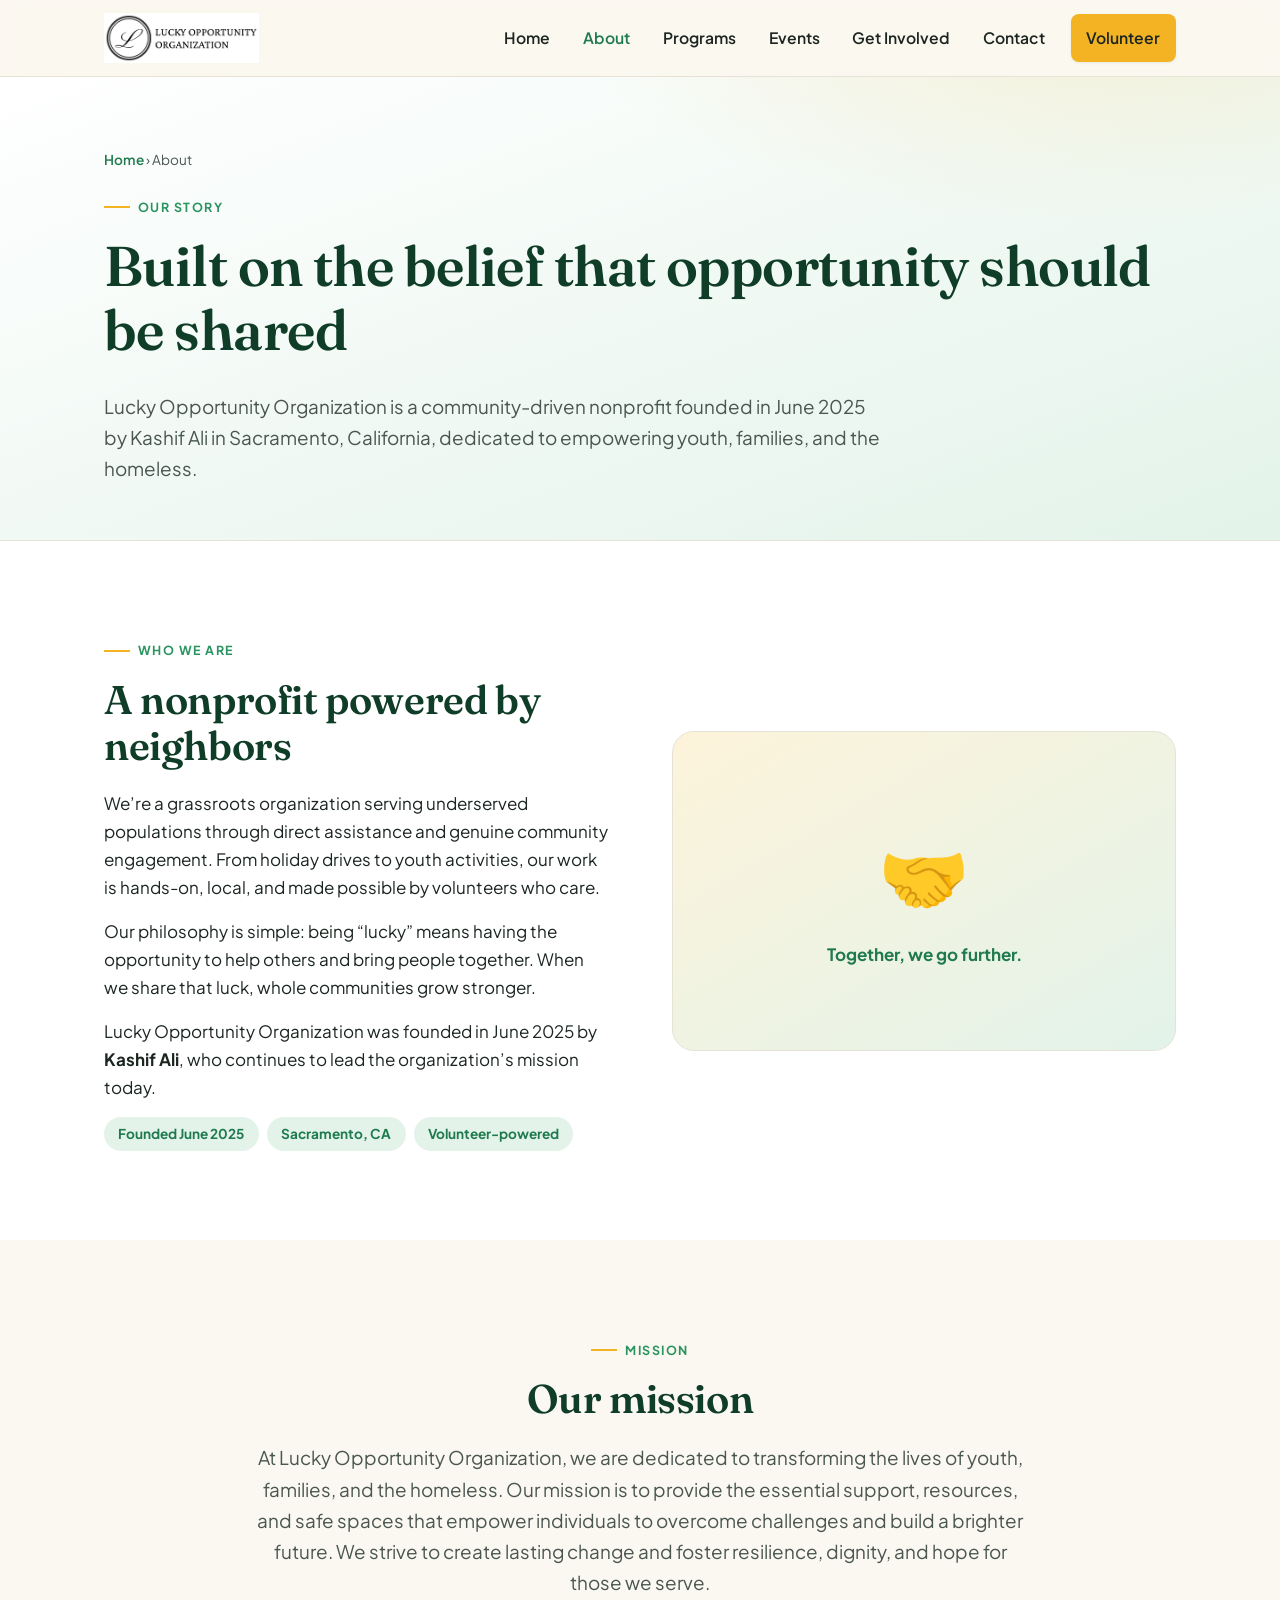
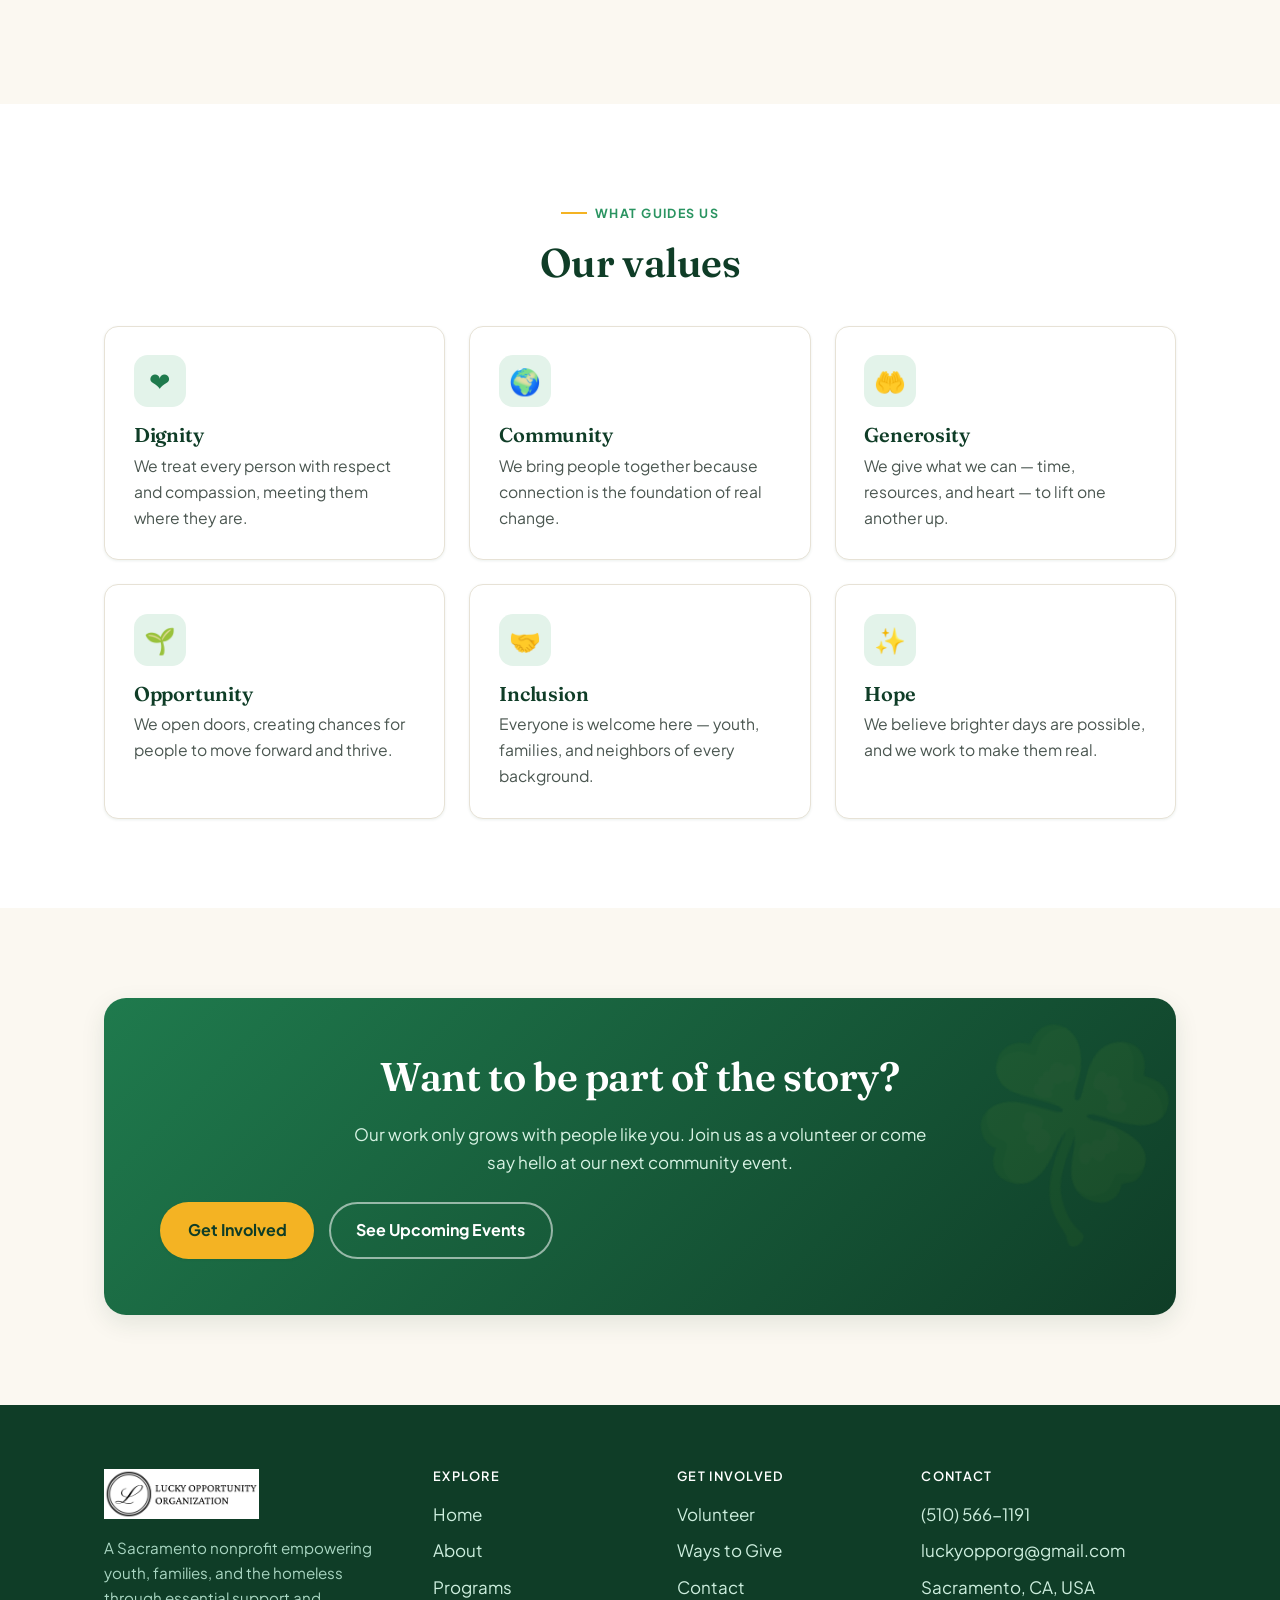
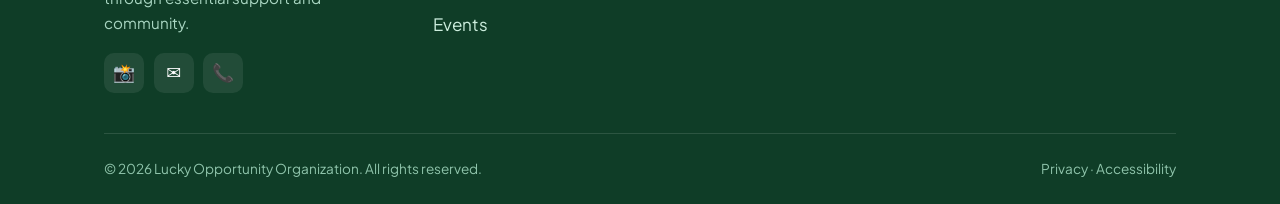
==== commit d9ff79fb: "Replace footer text badge with logo image across all pages" ====
--- a/about.html
+++ b/about.html
@@ -132,8 +132,7 @@
       <div class="footer-grid">
         <div class="footer-about">
           <a class="brand" href="/" aria-label="Lucky Opportunity Organization home">
-            <span class="brand-badge" aria-hidden="true">L</span>
-            <span class="brand-name"><b>Lucky Opportunity</b><span>Organization</span></span>
+            <img class="brand-logo" src="assets/logo.png" alt="Lucky Opportunity Organization" width="695" height="224" />
           </a>
           <p style="margin-top:1rem;">A Sacramento nonprofit empowering youth, families, and the homeless through essential support and community.</p>
           <div class="social">
